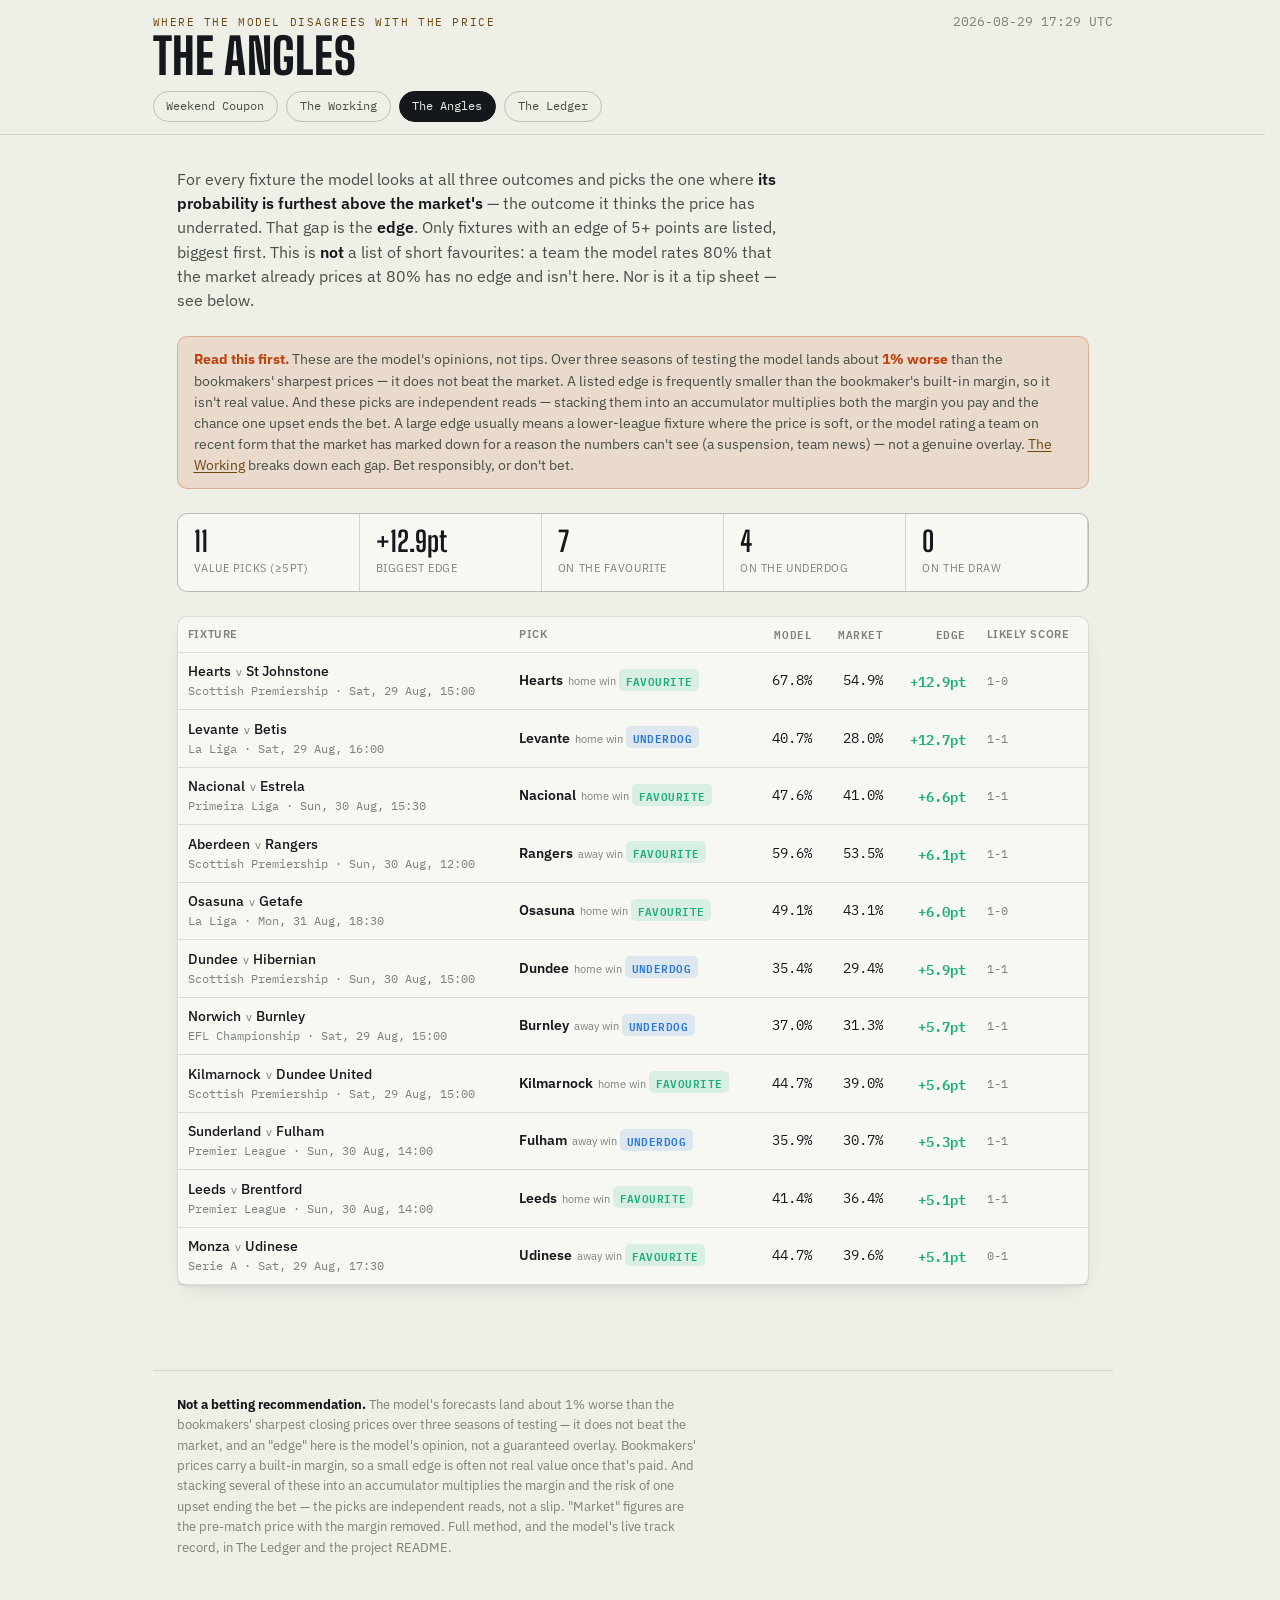
==== docs/angles.html @ 1c72500c "Turn off referee/rest/travel adjustments by default All three section-10.1 nudges tested worse on RP" ====
<!DOCTYPE html>
<html lang="en">
<head>
<meta charset="utf-8">
<meta name="viewport" content="width=device-width, initial-scale=1">
<meta name="color-scheme" content="light dark">
<meta name="description" content="Where a walk-forward Poisson model disagrees with the bookmakers' price in your favour — the pick, the model's number, the market's, and the gap.">
<title>The Angles</title>
<link rel="preconnect" href="https://fonts.googleapis.com">
<link rel="preconnect" href="https://fonts.gstatic.com" crossorigin>
<link rel="stylesheet" href="https://fonts.googleapis.com/css2?family=Big+Shoulders+Display:wght@600;700;800&family=IBM+Plex+Sans:wght@400;500;600&family=IBM+Plex+Mono:wght@400;500&display=swap">
<style>/* ==========================================================================
   base.css — shared stylesheet for the three public pages
   (coupon_template.html, why_template.html, track_record_template.html).
   Inlined into each page at render time by scripts/render_common.py, so it is
   the single source of truth for tokens, layout, typography and the shared
   components. Page-specific rules live in each template's own <style> block.
   ========================================================================== */

/* ---- design tokens ------------------------------------------------------- */
:root {
  color-scheme: light dark;

  --paper: #eef0e8;
  --paper-raised: #f7f8f2;
  --ink: #14181d;
  --ink-soft: #454e46;
  --ink-faint: #7a8279;
  --line: rgba(20, 24, 29, 0.13);
  --line-strong: rgba(20, 24, 29, 0.22);
  --amber: #b9791c;
  --amber-ink: #6e4610;

  /* outcome + chart series — validated colourblind-safe (dataviz validator,
     light surface #f7f8f2): worst all-pairs CVD ΔE 9.2, normal-vision 24.0 */
  --home: #1baf7a;
  --home-bg: rgba(27, 175, 122, 0.13);
  --draw: #eb6834;
  --draw-bg: rgba(235, 104, 52, 0.13);
  --away: #2a78d6;
  --away-bg: rgba(42, 120, 214, 0.13);
  --viz-model: #2a78d6;
  --viz-elo: #1baf7a;
  --viz-alt: #eb6834;
  --viz-ref: #7a8279;
  --viz-band: rgba(42, 120, 214, 0.09);
  --viz-grid: rgba(20, 24, 29, 0.10);
  --viz-surface: #f7f8f2;
  --ratings: #256abf;
  --ratings-bg: rgba(37, 106, 191, 0.12);
  --adj: #c2410c;
  --adj-bg: rgba(194, 65, 12, 0.12);
  --gap-flag: #c2410c;
  --gap-flag-bg: rgba(194, 65, 12, 0.12);
  --good: #0ca30c;
  --bad: #d03b3b;
  --neutral: #7a8279;

  --shadow: 0 1px 2px rgba(20, 24, 29, 0.06), 0 8px 24px -12px rgba(20, 24, 29, 0.18);
  --radius: 10px;
  --radius-sm: 5px;

  /* spacing scale (rem) */
  --sp-1: 0.25rem;
  --sp-2: 0.5rem;
  --sp-3: 0.75rem;
  --sp-4: 1rem;
  --sp-5: 1.5rem;
  --sp-6: 2rem;
  --sp-7: 3rem;
  --sp-8: 4rem;

  --measure: 66ch;
  --page-max: 960px;

  --font-sans: "IBM Plex Sans", ui-sans-serif, system-ui, -apple-system, "Segoe UI", Roboto, sans-serif;
  --font-mono: "IBM Plex Mono", ui-monospace, "SF Mono", Menlo, Consolas, monospace;
  --font-display: "Big Shoulders Display", var(--font-sans);
}

@media (prefers-color-scheme: dark) {
  :root:not([data-theme="light"]) {
    --paper: #10141a;
    --paper-raised: #171c23;
    --ink: #e9ece4;
    --ink-soft: #b2b9ae;
    --ink-faint: #767f77;
    --line: rgba(233, 236, 228, 0.13);
    --line-strong: rgba(233, 236, 228, 0.22);
    --amber: #e3ac4c;
    --amber-ink: #f0c274;
    --home: #199e70;
    --home-bg: rgba(25, 158, 112, 0.16);
    --draw: #d95926;
    --draw-bg: rgba(217, 89, 38, 0.16);
    --away: #3987e5;
    --away-bg: rgba(57, 135, 229, 0.16);
    --viz-model: #3987e5;
    --viz-elo: #199e70;
    --viz-alt: #d95926;
    --viz-ref: #8b938a;
    --viz-band: rgba(57, 135, 229, 0.14);
    --viz-grid: rgba(233, 236, 228, 0.10);
    --viz-surface: #171c23;
    --ratings: #6da7ec;
    --ratings-bg: rgba(109, 167, 236, 0.16);
    --adj: #e07a4c;
    --adj-bg: rgba(224, 122, 76, 0.16);
    --gap-flag: #e07a4c;
    --gap-flag-bg: rgba(224, 122, 76, 0.16);
    --good: #3fb93f;
    --bad: #e06666;
    --neutral: #8b938a;
    --shadow: 0 1px 2px rgba(0, 0, 0, 0.3), 0 8px 24px -12px rgba(0, 0, 0, 0.5);
  }
}
/* explicit toggle wins in both directions */
:root[data-theme="dark"] {
  --paper: #10141a;
  --paper-raised: #171c23;
  --ink: #e9ece4;
  --ink-soft: #b2b9ae;
  --ink-faint: #767f77;
  --line: rgba(233, 236, 228, 0.13);
  --line-strong: rgba(233, 236, 228, 0.22);
  --amber: #e3ac4c;
  --amber-ink: #f0c274;
  --home: #199e70;
  --home-bg: rgba(25, 158, 112, 0.16);
  --draw: #d95926;
  --draw-bg: rgba(217, 89, 38, 0.16);
  --away: #3987e5;
  --away-bg: rgba(57, 135, 229, 0.16);
  --viz-model: #3987e5;
  --viz-elo: #199e70;
  --viz-alt: #d95926;
  --viz-ref: #8b938a;
  --viz-band: rgba(57, 135, 229, 0.14);
  --viz-grid: rgba(233, 236, 228, 0.10);
  --viz-surface: #171c23;
  --ratings: #6da7ec;
  --ratings-bg: rgba(109, 167, 236, 0.16);
  --adj: #e07a4c;
  --adj-bg: rgba(224, 122, 76, 0.16);
  --gap-flag: #e07a4c;
  --gap-flag-bg: rgba(224, 122, 76, 0.16);
  --good: #3fb93f;
  --bad: #e06666;
  --neutral: #8b938a;
  --shadow: 0 1px 2px rgba(0, 0, 0, 0.3), 0 8px 24px -12px rgba(0, 0, 0, 0.5);
}

/* ---- reset ------------------------------------------------------------- */
*, *::before, *::after { box-sizing: border-box; }
* { margin: 0; }
html { -webkit-text-size-adjust: 100%; scrollbar-gutter: stable; }
body {
  min-height: 100dvh;
  background: var(--paper);
  color: var(--ink);
  font-family: var(--font-sans);
  font-size: 15px;
  line-height: 1.55;
  -webkit-font-smoothing: antialiased;
  text-rendering: optimizeLegibility;
}
img, svg, video { display: block; max-width: 100%; }
button, input, select, textarea { font: inherit; color: inherit; }
h1, h2, h3 { line-height: 1.1; text-wrap: balance; }
p { text-wrap: pretty; }
a { color: var(--amber-ink); text-underline-offset: 0.15em; }

::selection { background: var(--amber); color: #fff; }
:focus-visible { outline: 2px solid var(--amber); outline-offset: 2px; border-radius: 2px; }

.num { font-family: var(--font-mono); font-variant-numeric: tabular-nums; }

/* skip link */
.skip {
  position: absolute; left: -9999px; top: 0; z-index: 100;
  background: var(--paper); color: var(--ink); padding: var(--sp-2) var(--sp-3);
  border: 1px solid var(--line-strong); border-radius: var(--radius-sm);
}
.skip:focus { left: var(--sp-3); top: var(--sp-3); }

/* ---- header / nav ---------------------------------------------------- */
header {
  position: sticky; top: 0; z-index: 10;
  background: var(--paper);
  background: color-mix(in srgb, var(--paper) 92%, transparent);
  -webkit-backdrop-filter: saturate(1.4) blur(6px);
  backdrop-filter: saturate(1.4) blur(6px);
  border-bottom: 1px solid var(--line);
  padding: var(--sp-3) var(--sp-5) 0;
}
.header-top {
  display: flex; align-items: baseline; justify-content: space-between;
  gap: var(--sp-4); flex-wrap: wrap;
  max-width: var(--page-max); margin-inline: auto;
}
.eyebrow {
  font-family: var(--font-mono); font-size: 0.7rem; letter-spacing: 0.14em;
  text-transform: uppercase; color: var(--amber-ink); margin-bottom: 0.15rem;
}
h1 {
  font-family: var(--font-display); font-weight: 800;
  font-size: clamp(2.1rem, 5vw, 3.1rem); letter-spacing: 0.005em;
  text-transform: uppercase; line-height: 0.92;
}
.generated { font-family: var(--font-mono); font-size: 0.8rem; color: var(--ink-faint); white-space: nowrap; }

nav.site {
  max-width: var(--page-max); margin: var(--sp-3) auto 0;
  display: flex; gap: var(--sp-2); overflow-x: auto; padding-bottom: var(--sp-3);
  scrollbar-width: thin;
}
nav.site a {
  flex: none; font-family: var(--font-mono); font-size: 0.75rem;
  text-decoration: none; color: var(--ink-soft);
  border: 1px solid var(--line-strong); border-radius: 100px;
  padding: 0.3rem 0.8rem; white-space: nowrap;
  transition: color 0.15s, border-color 0.15s, background 0.15s;
}
nav.site a[aria-current="page"] { color: var(--paper); background: var(--ink); border-color: var(--ink); }
nav.site a:hover { border-color: var(--amber); color: var(--ink); }

main { max-width: var(--page-max); margin-inline: auto; padding: var(--sp-6) var(--sp-5) var(--sp-8); }

footer {
  max-width: var(--page-max); margin-inline: auto;
  padding: var(--sp-5) var(--sp-5) var(--sp-7);
  color: var(--ink-faint); font-size: 0.82rem;
  border-top: 1px solid var(--line);
}
footer p { max-width: var(--measure); }
footer strong { color: var(--ink); }

/* ---- shared components --------------------------------------------------- */
.tiles, .stats {
  display: grid; grid-template-columns: repeat(auto-fit, minmax(140px, 1fr)); gap: 1px;
  background: var(--line); border: 1px solid var(--line); border-radius: var(--radius);
  overflow: hidden; margin-bottom: var(--sp-5);
}
.tile, .stat { background: var(--paper-raised); padding: 0.85rem var(--sp-4); }
.tile .n, .stat .n {
  font-family: var(--font-display); font-weight: 700; font-size: 1.75rem;
  line-height: 1; display: block;
}
.tile .l, .stat .l {
  font-size: 0.7rem; color: var(--ink-faint); text-transform: uppercase;
  letter-spacing: 0.05em; margin-top: 0.3rem; display: block;
}
.tile .sub2 { font-size: 0.72rem; color: var(--ink-faint); margin-top: 0.15rem; display: block; }

.panel {
  background: var(--paper-raised); border: 1px solid var(--line); border-radius: var(--radius);
  padding: var(--sp-4) 1.15rem; box-shadow: var(--shadow); margin-bottom: 1.25rem;
}
.panel > h3 {
  font-size: 0.8rem; text-transform: uppercase; letter-spacing: 0.05em;
  color: var(--ink-faint); font-weight: 600; margin-bottom: 0.15rem;
}
.panel .cap { font-size: 0.78rem; color: var(--ink-faint); margin-bottom: var(--sp-3); }

table { width: 100%; border-collapse: collapse; font-size: 0.85rem; }
th, td { text-align: left; padding: 0.4rem 0.6rem; border-bottom: 1px solid var(--line); }
th { font-size: 0.68rem; text-transform: uppercase; letter-spacing: 0.05em; color: var(--ink-faint); font-weight: 600; }
td.num, th.num { text-align: right; }
.scroll-x { overflow-x: auto; }

/* stacked probability bar — 2px surface gaps do the separating, no strokes */
.bar { display: flex; height: 1.15rem; border-radius: 4px; gap: 2px; background: var(--paper-raised); }
.seg {
  display: flex; align-items: center; justify-content: center;
  font-family: var(--font-mono); font-size: 0.66rem; color: #fff;
  white-space: nowrap; overflow: hidden;
}
.seg:first-child { border-radius: 4px 0 0 4px; }
.seg:last-child { border-radius: 0 4px 4px 0; }
.seg.home { background: var(--home); }
.seg.draw { background: var(--draw); }
.seg.away { background: var(--away); }

/* chart tooltip + legend (used by the SVG charts) */
.chart-wrap { position: relative; overflow-x: auto; }
svg.chart { display: block; max-width: 100%; height: auto; touch-action: none; }
.legend { display: flex; gap: var(--sp-4); font-size: 0.72rem; color: var(--ink-soft); margin-top: var(--sp-2); flex-wrap: wrap; }
.legend span { display: inline-flex; align-items: center; gap: 0.35rem; }
.legend .lk { width: 0.9rem; height: 0; border-top: 2px solid currentColor; display: inline-block; }
.legend .lk.dash { border-top-style: dashed; }
.legend .dot { width: 0.6rem; height: 0.6rem; border-radius: 50%; display: inline-block; }
.viz-tip {
  position: absolute; pointer-events: none; z-index: 5;
  background: var(--paper); border: 1px solid var(--line-strong); border-radius: 7px;
  padding: 0.45rem 0.6rem; font-size: 0.74rem; box-shadow: var(--shadow);
  opacity: 0; transition: opacity 0.1s; min-width: 8rem;
}
.viz-tip .tx { font-family: var(--font-mono); color: var(--ink-faint); font-size: 0.68rem; display: block; margin-bottom: 0.25rem; }
.viz-tip .row { display: flex; align-items: center; gap: 0.4rem; justify-content: space-between; }
.viz-tip .row .k { display: inline-flex; align-items: center; gap: 0.35rem; color: var(--ink-soft); }
.viz-tip .row .k i { width: 0.85rem; height: 0; border-top: 2px solid currentColor; display: inline-block; }
.viz-tip .row .v { font-family: var(--font-mono); font-weight: 600; color: var(--ink); }

details.tableview { margin-top: var(--sp-2); }
details.tableview summary { font-size: 0.72rem; color: var(--ink-faint); cursor: pointer; font-family: var(--font-mono); }
details.tableview summary:hover { color: var(--ink); }
details.tableview table { margin-top: var(--sp-2); }

.tag {
  font-family: var(--font-mono); font-size: 0.7rem; padding: 0.12rem 0.5rem;
  border-radius: var(--radius-sm); background: var(--line); color: var(--ink-soft);
  white-space: nowrap; display: inline-block;
}

/* ---- accessibility & media -------------------------------------------- */
@media (prefers-reduced-motion: reduce) {
  *, *::before, *::after { animation-duration: 0.001ms !important; transition-duration: 0.001ms !important; scroll-behavior: auto !important; }
}
@media (prefers-contrast: more) {
  :root { --line: rgba(20, 24, 29, 0.35); --line-strong: rgba(20, 24, 29, 0.55); --ink-faint: #5a615a; }
  :root[data-theme="dark"], :root:not([data-theme="light"]) { --line: rgba(233, 236, 228, 0.35); --line-strong: rgba(233, 236, 228, 0.6); }
}
@media (forced-colors: active) {
  .bar { gap: 1px; }
  .seg { forced-color-adjust: none; }
  nav.site a[aria-current="page"] { border-width: 2px; }
}

@media print {
  header { position: static; backdrop-filter: none; }
  nav.site, .skip, details.tableview summary { display: none; }
  details.tableview { display: block; }
  details.tableview[open] table, details.tableview table { display: table; }
  .panel, .fixture, .tile { box-shadow: none; break-inside: avoid; }
  body { background: #fff; color: #000; font-size: 11pt; }
  a { color: #000; text-decoration: none; }
  main { max-width: none; }
}
</style>
<style>
  .intro { font-size: 0.98rem; color: var(--ink-soft); max-width: 64ch; margin-bottom: var(--sp-5); }
  .intro strong { color: var(--ink); font-weight: 600; }

  table.angles td, table.angles th { padding: 0.55rem 0.65rem; }
  .fx { font-weight: 500; }
  .fx .vs { color: var(--ink-faint); font-weight: 400; margin: 0 0.3rem; font-size: 0.85em; }
  .fx .lg { display: block; font-size: 0.72rem; color: var(--ink-faint); font-weight: 400; }
  .pick { font-weight: 600; }
  .pick .side { color: var(--ink-faint); font-weight: 400; font-size: 0.8em; margin-left: 0.3rem; }
  .edge { font-family: var(--font-mono); font-weight: 600; color: var(--home); white-space: nowrap; }
  .ls { font-family: var(--font-mono); font-size: 0.78rem; color: var(--ink-faint); }
  .cat { font-family: var(--font-mono); font-size: 0.66rem; padding: 0.1rem 0.42rem; border-radius: var(--radius-sm);
    text-transform: uppercase; letter-spacing: 0.04em; white-space: nowrap; }
  .cat.favourite { background: var(--home-bg); color: var(--home); }
  .cat.underdog { background: var(--away-bg); color: var(--away); }
  .cat.draw { background: var(--draw-bg); color: var(--draw); }
  .empty { color: var(--ink-faint); font-style: italic; padding: var(--sp-6) 0; }

  .caveat { font-size: 0.85rem; color: var(--ink-soft); background: var(--adj-bg);
    border: 1px solid color-mix(in srgb, var(--adj) 30%, transparent);
    border-radius: var(--radius); padding: var(--sp-3) var(--sp-4); margin-bottom: var(--sp-5); }
  .caveat strong { color: var(--adj); }

  @media (max-width: 620px) {
    table.angles .hide-sm { display: none; }
  }
</style>
</head>
<body>
<a class="skip" href="#main">Skip to content</a>
<header>
  <div class="header-top">
    <div>
      <p class="eyebrow">Where the model disagrees with the price</p>
      <h1>The Angles</h1>
    </div>
    <div class="generated">2026-08-29 17:29 UTC</div>
  </div>
  <nav class="site" aria-label="Pages">
    <a href="./index.html">Weekend Coupon</a>
    <a href="./why.html">The Working</a>
    <a href="./angles.html" aria-current="page">The Angles</a>
    <a href="./track-record.html">The Ledger</a>
  </nav>
</header>

<main id="main">
  <p class="intro">
    For every fixture the model looks at all three outcomes and picks the one
    where <strong>its probability is furthest above the market's</strong> — the
    outcome it thinks the price has underrated. That gap is the <strong>edge</strong>.
    Only fixtures with an edge of 5+ points are listed, biggest first. This is
    <strong>not</strong> a list of short favourites: a team the model rates 80%
    that the market already prices at 80% has no edge and isn't here. Nor is it
    a tip sheet — see below.
  </p>

  <div class="caveat">
    <strong>Read this first.</strong> These are the model's opinions, not tips.
    Over three seasons of testing the model lands about <strong>1% worse</strong>
    than the bookmakers' sharpest prices — it does not beat the market. A listed
    edge is frequently smaller than the bookmaker's built-in margin, so it isn't
    real value. And these picks are independent reads — stacking them into an
    accumulator multiplies both the margin you pay and the chance one upset ends
    the bet. A large edge usually means a lower-league fixture where the price is
    soft, or the model rating a team on recent form that the market has marked
    down for a reason the numbers can't see (a suspension, team news) — not a
    genuine overlay. <a href="./why.html">The Working</a> breaks down each gap.
    Bet responsibly, or don't bet.
  </div>

  <div class="stats" id="stats"></div>
  <div class="panel" style="padding:0">
    <div class="scroll-x">
      <table class="angles">
        <thead><tr>
          <th>Fixture</th><th>Pick</th>
          <th class="num">Model</th><th class="num">Market</th><th class="num">Edge</th>
          <th class="hide-sm">Likely score</th>
        </tr></thead>
        <tbody id="rows"></tbody>
      </table>
    </div>
  </div>
</main>

<footer>
  <p>
    <strong>Not a betting recommendation.</strong> The model's forecasts land
    about 1% worse than the bookmakers' sharpest closing prices over three
    seasons of testing — it does not beat the market, and an "edge" here is the
    model's opinion, not a guaranteed overlay. Bookmakers' prices carry a
    built-in margin, so a small edge is often not real value once that's paid.
    And stacking several of these into an accumulator multiplies the margin and
    the risk of one upset ending the bet — the picks are independent reads, not
    a slip. "Market" figures are the pre-match price with the margin removed.
    Full method, and the model's live track record, in The Ledger and the
    project README.
  </p>
</footer>

<script>
  const DATA = [{"league":"Scottish Premiership","date":"2026-08-29T15:00","home":"Hearts","away":"St Johnstone","pick":"Hearts","side":"home","category":"favourite","model":67.8,"market":54.9,"edge":12.9,"modelProbs":[67.8,21.0,11.2],"marketProbs":[54.9,24.6,20.5],"likelyScore":"1-0"},{"league":"La Liga","date":"2026-08-29T16:00","home":"Levante","away":"Betis","pick":"Levante","side":"home","category":"underdog","model":40.7,"market":28.0,"edge":12.7,"modelProbs":[40.7,25.6,33.7],"marketProbs":[28.0,28.8,43.2],"likelyScore":"1-1"},{"league":"Primeira Liga","date":"2026-08-30T15:30","home":"Nacional","away":"Estrela","pick":"Nacional","side":"home","category":"favourite","model":47.6,"market":41.0,"edge":6.6,"modelProbs":[47.6,25.4,27.0],"marketProbs":[41.0,28.6,30.4],"likelyScore":"1-1"},{"league":"Scottish Premiership","date":"2026-08-30T12:00","home":"Aberdeen","away":"Rangers","pick":"Rangers","side":"away","category":"favourite","model":59.6,"market":53.5,"edge":6.1,"modelProbs":[18.8,21.6,59.6],"marketProbs":[21.7,24.8,53.5],"likelyScore":"1-1"},{"league":"La Liga","date":"2026-08-31T18:30","home":"Osasuna","away":"Getafe","pick":"Osasuna","side":"home","category":"favourite","model":49.1,"market":43.1,"edge":6.0,"modelProbs":[49.1,30.4,20.4],"marketProbs":[43.1,31.6,25.3],"likelyScore":"1-0"},{"league":"Scottish Premiership","date":"2026-08-30T15:00","home":"Dundee","away":"Hibernian","pick":"Dundee","side":"home","category":"underdog","model":35.4,"market":29.4,"edge":5.9,"modelProbs":[35.4,26.4,38.2],"marketProbs":[29.4,27.7,42.8],"likelyScore":"1-1"},{"league":"EFL Championship","date":"2026-08-29T15:00","home":"Norwich","away":"Burnley","pick":"Burnley","side":"away","category":"underdog","model":37.0,"market":31.3,"edge":5.7,"modelProbs":[34.2,28.8,37.0],"marketProbs":[42.7,26.1,31.3],"likelyScore":"1-1"},{"league":"Scottish Premiership","date":"2026-08-29T15:00","home":"Kilmarnock","away":"Dundee United","pick":"Kilmarnock","side":"home","category":"favourite","model":44.7,"market":39.0,"edge":5.6,"modelProbs":[44.7,24.0,31.3],"marketProbs":[39.0,27.0,34.0],"likelyScore":"1-1"},{"league":"Premier League","date":"2026-08-30T14:00","home":"Sunderland","away":"Fulham","pick":"Fulham","side":"away","category":"underdog","model":35.9,"market":30.7,"edge":5.3,"modelProbs":[34.1,30.0,35.9],"marketProbs":[39.6,29.7,30.7],"likelyScore":"1-1"},{"league":"Premier League","date":"2026-08-30T14:00","home":"Leeds","away":"Brentford","pick":"Leeds","side":"home","category":"favourite","model":41.4,"market":36.4,"edge":5.1,"modelProbs":[41.4,25.8,32.8],"marketProbs":[36.4,28.6,35.0],"likelyScore":"1-1"},{"league":"Serie A","date":"2026-08-29T17:30","home":"Monza","away":"Udinese","pick":"Udinese","side":"away","category":"favourite","model":44.7,"market":39.6,"edge":5.1,"modelProbs":[26.3,29.0,44.7],"marketProbs":[30.7,29.7,39.6],"likelyScore":"0-1"}];

  const esc = s => String(s == null ? '' : s).replace(/[&<>"]/g, c => ({ '&': '&amp;', '<': '&lt;', '>': '&gt;', '"': '&quot;' }[c]));
  const fmtDate = iso => new Date(iso).toLocaleString('en-GB',
    { weekday: 'short', day: '2-digit', month: 'short', hour: '2-digit', minute: '2-digit' });
  const SIDE = { home: 'home win', draw: '', away: 'away win' };

  // ---- stat strip ----
  const n = DATA.length;
  const biggest = DATA.reduce((m, d) => Math.max(m, d.edge), 0);
  const count = c => DATA.filter(d => d.category === c).length;
  const stats = [
    { n: n, l: 'Value picks (≥5pt)' },
    { n: n ? '+' + biggest.toFixed(1) + 'pt' : '–', l: 'Biggest edge' },
    { n: count('favourite'), l: 'On the favourite' },
    { n: count('underdog'), l: 'On the underdog' },
    { n: count('draw'), l: 'On the draw' },
  ];
  const statsEl = document.getElementById('stats');
  for (const s of stats) {
    const d = document.createElement('div');
    d.className = 'stat';
    d.innerHTML = `<span class="n num">${s.n}</span><span class="l">${s.l}</span>`;
    statsEl.appendChild(d);
  }

  // ---- rows ----
  const tb = document.getElementById('rows');
  if (!DATA.length) {
    tb.innerHTML = '<tr><td colspan="6"><p class="empty">No fixture on the current card clears a 5-point edge.</p></td></tr>';
  }
  for (const d of DATA) {
    const tr = document.createElement('tr');
    const sideLabel = SIDE[d.side] ? `<span class="side">${SIDE[d.side]}</span>` : '';
    tr.innerHTML = `
      <td class="fx">${esc(d.home)}<span class="vs">v</span>${esc(d.away)}
        <span class="lg num">${esc(d.league)} · ${fmtDate(d.date)}</span></td>
      <td class="pick">${esc(d.pick)}${sideLabel}
        <span class="cat ${d.category}">${d.category}</span></td>
      <td class="num">${d.model.toFixed(1)}%</td>
      <td class="num">${d.market.toFixed(1)}%</td>
      <td class="num edge">+${d.edge.toFixed(1)}pt</td>
      <td class="hide-sm ls">${esc(d.likelyScore || '')}</td>`;
    tb.appendChild(tr);
  }
</script>
</body>
</html>
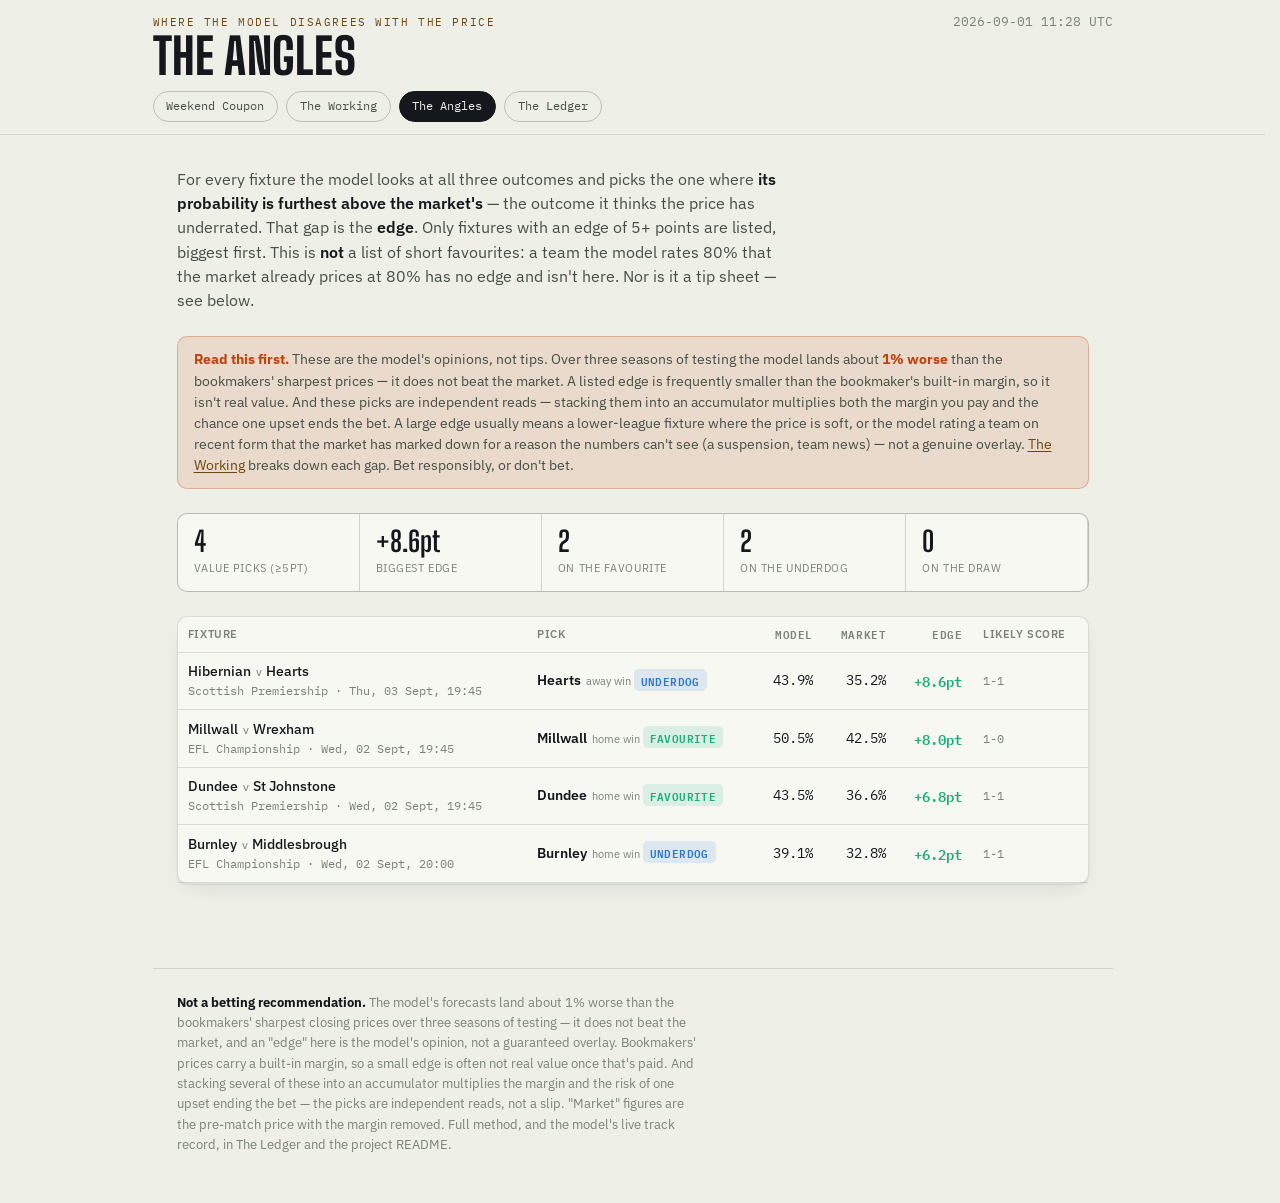
==== commit 56e556b6: "Auto-update weekend pages [skip ci]" ====
--- a/docs/angles.html
+++ b/docs/angles.html
@@ -374,7 +374,7 @@
       <p class="eyebrow">Where the model disagrees with the price</p>
       <h1>The Angles</h1>
     </div>
-    <div class="generated">2026-08-29 17:29 UTC</div>
+    <div class="generated">2026-09-01 11:28 UTC</div>
   </div>
   <nav class="site" aria-label="Pages">
     <a href="./index.html">Weekend Coupon</a>
@@ -440,7 +440,7 @@
 </footer>
 
 <script>
-  const DATA = [{"league":"Scottish Premiership","date":"2026-08-29T15:00","home":"Hearts","away":"St Johnstone","pick":"Hearts","side":"home","category":"favourite","model":67.8,"market":54.9,"edge":12.9,"modelProbs":[67.8,21.0,11.2],"marketProbs":[54.9,24.6,20.5],"likelyScore":"1-0"},{"league":"La Liga","date":"2026-08-29T16:00","home":"Levante","away":"Betis","pick":"Levante","side":"home","category":"underdog","model":40.7,"market":28.0,"edge":12.7,"modelProbs":[40.7,25.6,33.7],"marketProbs":[28.0,28.8,43.2],"likelyScore":"1-1"},{"league":"Primeira Liga","date":"2026-08-30T15:30","home":"Nacional","away":"Estrela","pick":"Nacional","side":"home","category":"favourite","model":47.6,"market":41.0,"edge":6.6,"modelProbs":[47.6,25.4,27.0],"marketProbs":[41.0,28.6,30.4],"likelyScore":"1-1"},{"league":"Scottish Premiership","date":"2026-08-30T12:00","home":"Aberdeen","away":"Rangers","pick":"Rangers","side":"away","category":"favourite","model":59.6,"market":53.5,"edge":6.1,"modelProbs":[18.8,21.6,59.6],"marketProbs":[21.7,24.8,53.5],"likelyScore":"1-1"},{"league":"La Liga","date":"2026-08-31T18:30","home":"Osasuna","away":"Getafe","pick":"Osasuna","side":"home","category":"favourite","model":49.1,"market":43.1,"edge":6.0,"modelProbs":[49.1,30.4,20.4],"marketProbs":[43.1,31.6,25.3],"likelyScore":"1-0"},{"league":"Scottish Premiership","date":"2026-08-30T15:00","home":"Dundee","away":"Hibernian","pick":"Dundee","side":"home","category":"underdog","model":35.4,"market":29.4,"edge":5.9,"modelProbs":[35.4,26.4,38.2],"marketProbs":[29.4,27.7,42.8],"likelyScore":"1-1"},{"league":"EFL Championship","date":"2026-08-29T15:00","home":"Norwich","away":"Burnley","pick":"Burnley","side":"away","category":"underdog","model":37.0,"market":31.3,"edge":5.7,"modelProbs":[34.2,28.8,37.0],"marketProbs":[42.7,26.1,31.3],"likelyScore":"1-1"},{"league":"Scottish Premiership","date":"2026-08-29T15:00","home":"Kilmarnock","away":"Dundee United","pick":"Kilmarnock","side":"home","category":"favourite","model":44.7,"market":39.0,"edge":5.6,"modelProbs":[44.7,24.0,31.3],"marketProbs":[39.0,27.0,34.0],"likelyScore":"1-1"},{"league":"Premier League","date":"2026-08-30T14:00","home":"Sunderland","away":"Fulham","pick":"Fulham","side":"away","category":"underdog","model":35.9,"market":30.7,"edge":5.3,"modelProbs":[34.1,30.0,35.9],"marketProbs":[39.6,29.7,30.7],"likelyScore":"1-1"},{"league":"Premier League","date":"2026-08-30T14:00","home":"Leeds","away":"Brentford","pick":"Leeds","side":"home","category":"favourite","model":41.4,"market":36.4,"edge":5.1,"modelProbs":[41.4,25.8,32.8],"marketProbs":[36.4,28.6,35.0],"likelyScore":"1-1"},{"league":"Serie A","date":"2026-08-29T17:30","home":"Monza","away":"Udinese","pick":"Udinese","side":"away","category":"favourite","model":44.7,"market":39.6,"edge":5.1,"modelProbs":[26.3,29.0,44.7],"marketProbs":[30.7,29.7,39.6],"likelyScore":"0-1"}];
+  const DATA = [{"league":"Scottish Premiership","date":"2026-09-03T19:45","home":"Hibernian","away":"Hearts","pick":"Hearts","side":"away","category":"underdog","model":43.9,"market":35.2,"edge":8.6,"modelProbs":[28.1,28.0,43.9],"marketProbs":[38.1,26.7,35.2],"likelyScore":"1-1"},{"league":"EFL Championship","date":"2026-09-02T19:45","home":"Millwall","away":"Wrexham","pick":"Millwall","side":"home","category":"favourite","model":50.5,"market":42.5,"edge":8.0,"modelProbs":[50.5,26.0,23.5],"marketProbs":[42.5,28.8,28.8],"likelyScore":"1-0"},{"league":"Scottish Premiership","date":"2026-09-02T19:45","home":"Dundee","away":"St Johnstone","pick":"Dundee","side":"home","category":"favourite","model":43.5,"market":36.6,"edge":6.8,"modelProbs":[43.5,26.5,30.0],"marketProbs":[36.6,26.7,36.6],"likelyScore":"1-1"},{"league":"EFL Championship","date":"2026-09-02T20:00","home":"Burnley","away":"Middlesbrough","pick":"Burnley","side":"home","category":"underdog","model":39.1,"market":32.8,"edge":6.2,"modelProbs":[39.1,27.8,33.2],"marketProbs":[32.8,27.2,39.9],"likelyScore":"1-1"}];
 
   const esc = s => String(s == null ? '' : s).replace(/[&<>"]/g, c => ({ '&': '&amp;', '<': '&lt;', '>': '&gt;', '"': '&quot;' }[c]));
   const fmtDate = iso => new Date(iso).toLocaleString('en-GB',
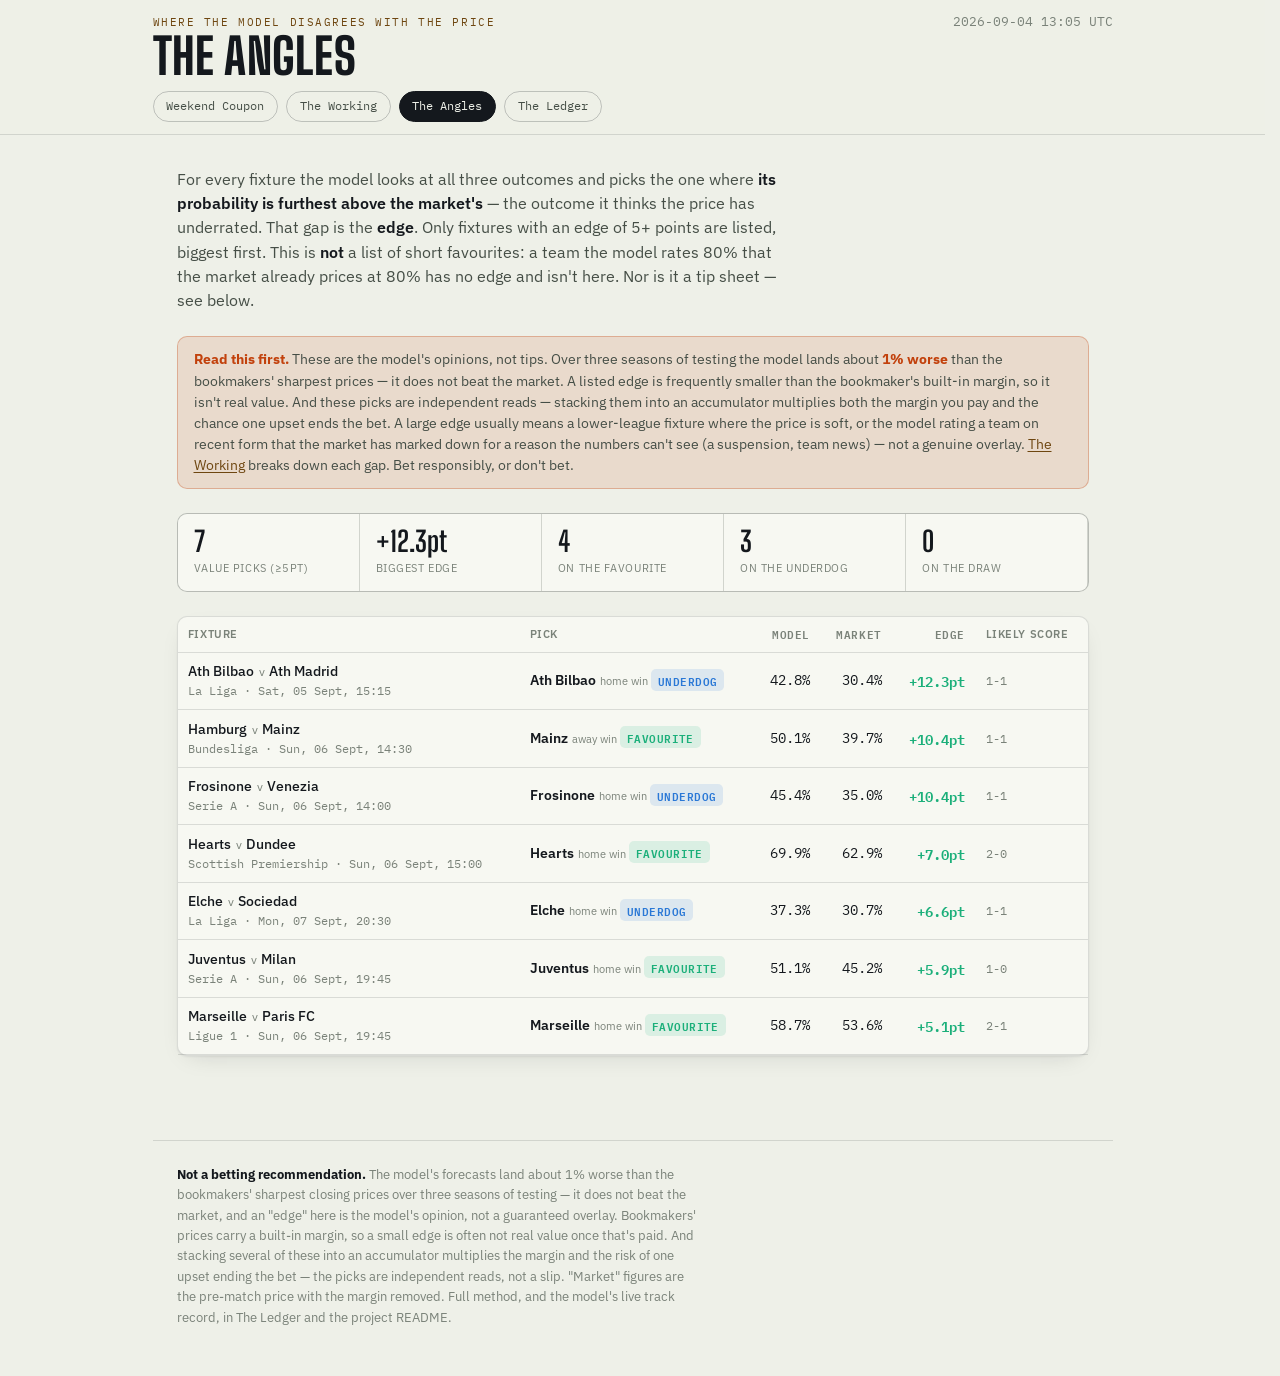
==== commit bca699f6: "Refresh weekend pages for the 4-7 Sep card Co-Authored-By: Claude Sonnet 5 <noreply@anthropic.com>" ====
--- a/docs/angles.html
+++ b/docs/angles.html
@@ -374,7 +374,7 @@
       <p class="eyebrow">Where the model disagrees with the price</p>
       <h1>The Angles</h1>
     </div>
-    <div class="generated">2026-09-01 11:28 UTC</div>
+    <div class="generated">2026-09-04 13:05 UTC</div>
   </div>
   <nav class="site" aria-label="Pages">
     <a href="./index.html">Weekend Coupon</a>
@@ -440,7 +440,7 @@
 </footer>
 
 <script>
-  const DATA = [{"league":"Scottish Premiership","date":"2026-09-03T19:45","home":"Hibernian","away":"Hearts","pick":"Hearts","side":"away","category":"underdog","model":43.9,"market":35.2,"edge":8.6,"modelProbs":[28.1,28.0,43.9],"marketProbs":[38.1,26.7,35.2],"likelyScore":"1-1"},{"league":"EFL Championship","date":"2026-09-02T19:45","home":"Millwall","away":"Wrexham","pick":"Millwall","side":"home","category":"favourite","model":50.5,"market":42.5,"edge":8.0,"modelProbs":[50.5,26.0,23.5],"marketProbs":[42.5,28.8,28.8],"likelyScore":"1-0"},{"league":"Scottish Premiership","date":"2026-09-02T19:45","home":"Dundee","away":"St Johnstone","pick":"Dundee","side":"home","category":"favourite","model":43.5,"market":36.6,"edge":6.8,"modelProbs":[43.5,26.5,30.0],"marketProbs":[36.6,26.7,36.6],"likelyScore":"1-1"},{"league":"EFL Championship","date":"2026-09-02T20:00","home":"Burnley","away":"Middlesbrough","pick":"Burnley","side":"home","category":"underdog","model":39.1,"market":32.8,"edge":6.2,"modelProbs":[39.1,27.8,33.2],"marketProbs":[32.8,27.2,39.9],"likelyScore":"1-1"}];
+  const DATA = [{"league":"La Liga","date":"2026-09-05T15:15","home":"Ath Bilbao","away":"Ath Madrid","pick":"Ath Bilbao","side":"home","category":"underdog","model":42.8,"market":30.4,"edge":12.3,"modelProbs":[42.8,27.0,30.2],"marketProbs":[30.4,28.6,41.0],"likelyScore":"1-1"},{"league":"Bundesliga","date":"2026-09-06T14:30","home":"Hamburg","away":"Mainz","pick":"Mainz","side":"away","category":"favourite","model":50.1,"market":39.7,"edge":10.4,"modelProbs":[26.6,23.3,50.1],"marketProbs":[33.1,27.2,39.7],"likelyScore":"1-1"},{"league":"Serie A","date":"2026-09-06T14:00","home":"Frosinone","away":"Venezia","pick":"Frosinone","side":"home","category":"underdog","model":45.4,"market":35.0,"edge":10.4,"modelProbs":[45.4,26.4,28.2],"marketProbs":[35.0,28.6,36.4],"likelyScore":"1-1"},{"league":"Scottish Premiership","date":"2026-09-06T15:00","home":"Hearts","away":"Dundee","pick":"Hearts","side":"home","category":"favourite","model":69.9,"market":62.9,"edge":7.0,"modelProbs":[69.9,19.0,11.1],"marketProbs":[62.9,22.4,14.7],"likelyScore":"2-0"},{"league":"La Liga","date":"2026-09-07T20:30","home":"Elche","away":"Sociedad","pick":"Elche","side":"home","category":"underdog","model":37.3,"market":30.7,"edge":6.6,"modelProbs":[37.3,26.2,36.5],"marketProbs":[30.7,29.3,40.0],"likelyScore":"1-1"},{"league":"Serie A","date":"2026-09-06T19:45","home":"Juventus","away":"Milan","pick":"Juventus","side":"home","category":"favourite","model":51.1,"market":45.2,"edge":5.9,"modelProbs":[51.1,25.8,23.1],"marketProbs":[45.2,29.2,25.6],"likelyScore":"1-0"},{"league":"Ligue 1","date":"2026-09-06T19:45","home":"Marseille","away":"Paris FC","pick":"Marseille","side":"home","category":"favourite","model":58.7,"market":53.6,"edge":5.1,"modelProbs":[58.7,21.2,20.1],"marketProbs":[53.6,24.7,21.7],"likelyScore":"2-1"}];
 
   const esc = s => String(s == null ? '' : s).replace(/[&<>"]/g, c => ({ '&': '&amp;', '<': '&lt;', '>': '&gt;', '"': '&quot;' }[c]));
   const fmtDate = iso => new Date(iso).toLocaleString('en-GB',
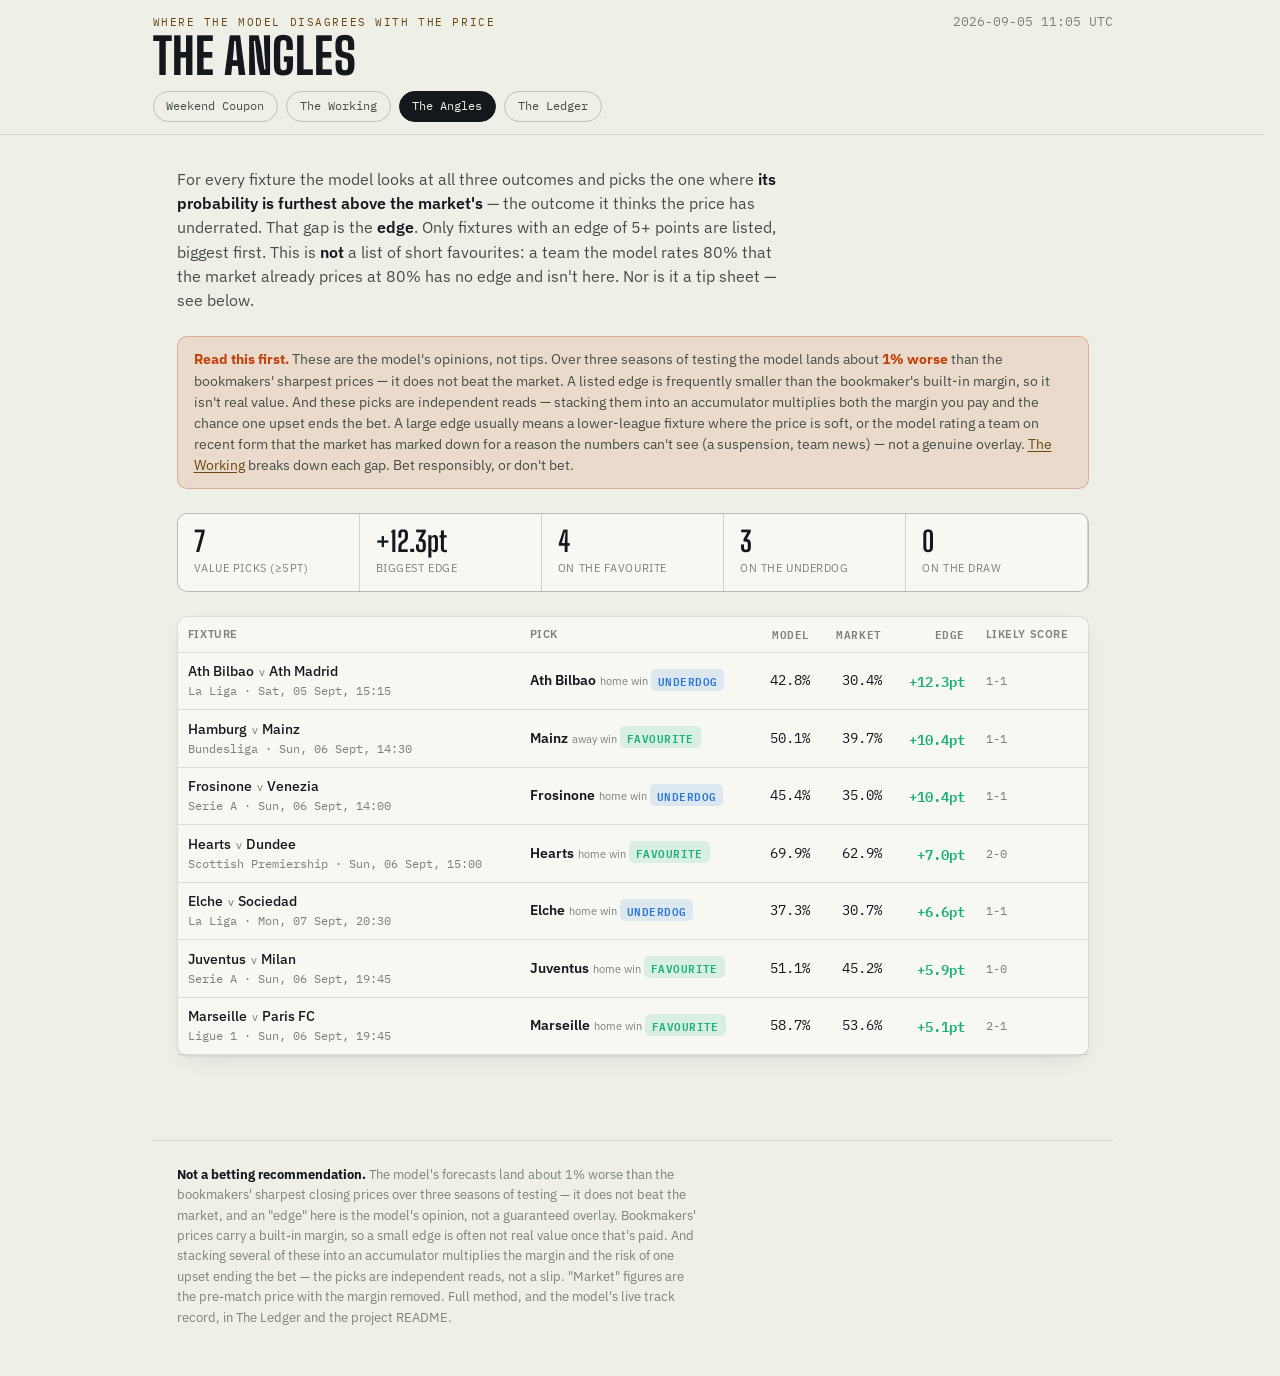
==== commit 57616076: "Auto-update weekend pages [skip ci]" ====
--- a/docs/angles.html
+++ b/docs/angles.html
@@ -374,7 +374,7 @@
       <p class="eyebrow">Where the model disagrees with the price</p>
       <h1>The Angles</h1>
     </div>
-    <div class="generated">2026-09-04 13:05 UTC</div>
+    <div class="generated">2026-09-05 11:05 UTC</div>
   </div>
   <nav class="site" aria-label="Pages">
     <a href="./index.html">Weekend Coupon</a>
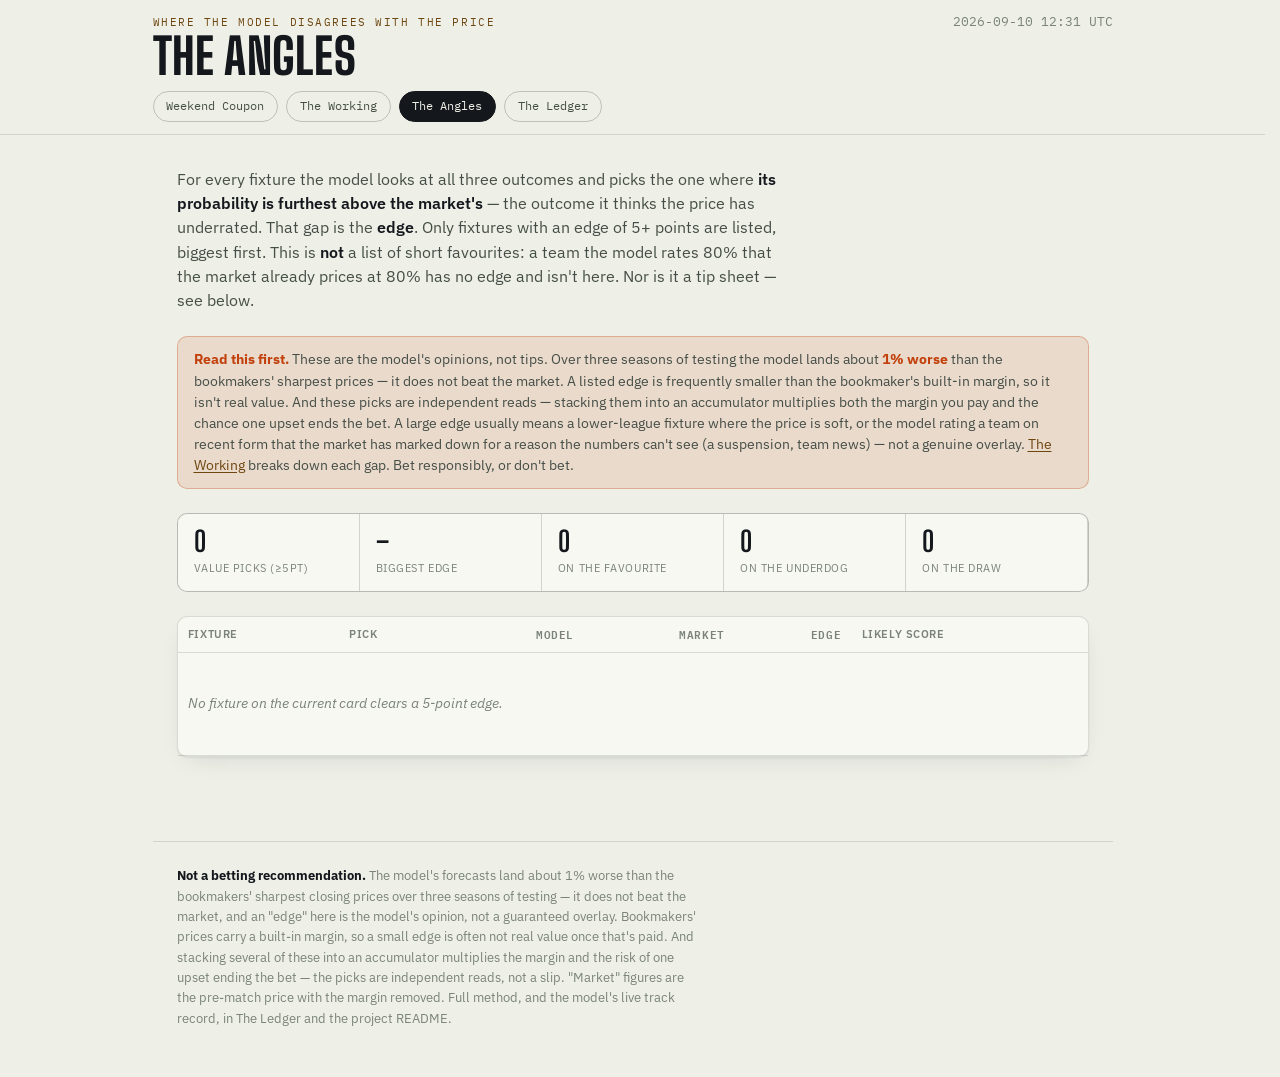
==== commit 0bb044bc: "Auto-update weekend pages [skip ci]" ====
--- a/docs/angles.html
+++ b/docs/angles.html
@@ -374,7 +374,7 @@
       <p class="eyebrow">Where the model disagrees with the price</p>
       <h1>The Angles</h1>
     </div>
-    <div class="generated">2026-09-05 11:05 UTC</div>
+    <div class="generated">2026-09-10 12:31 UTC</div>
   </div>
   <nav class="site" aria-label="Pages">
     <a href="./index.html">Weekend Coupon</a>
@@ -440,7 +440,7 @@
 </footer>
 
 <script>
-  const DATA = [{"league":"La Liga","date":"2026-09-05T15:15","home":"Ath Bilbao","away":"Ath Madrid","pick":"Ath Bilbao","side":"home","category":"underdog","model":42.8,"market":30.4,"edge":12.3,"modelProbs":[42.8,27.0,30.2],"marketProbs":[30.4,28.6,41.0],"likelyScore":"1-1"},{"league":"Bundesliga","date":"2026-09-06T14:30","home":"Hamburg","away":"Mainz","pick":"Mainz","side":"away","category":"favourite","model":50.1,"market":39.7,"edge":10.4,"modelProbs":[26.6,23.3,50.1],"marketProbs":[33.1,27.2,39.7],"likelyScore":"1-1"},{"league":"Serie A","date":"2026-09-06T14:00","home":"Frosinone","away":"Venezia","pick":"Frosinone","side":"home","category":"underdog","model":45.4,"market":35.0,"edge":10.4,"modelProbs":[45.4,26.4,28.2],"marketProbs":[35.0,28.6,36.4],"likelyScore":"1-1"},{"league":"Scottish Premiership","date":"2026-09-06T15:00","home":"Hearts","away":"Dundee","pick":"Hearts","side":"home","category":"favourite","model":69.9,"market":62.9,"edge":7.0,"modelProbs":[69.9,19.0,11.1],"marketProbs":[62.9,22.4,14.7],"likelyScore":"2-0"},{"league":"La Liga","date":"2026-09-07T20:30","home":"Elche","away":"Sociedad","pick":"Elche","side":"home","category":"underdog","model":37.3,"market":30.7,"edge":6.6,"modelProbs":[37.3,26.2,36.5],"marketProbs":[30.7,29.3,40.0],"likelyScore":"1-1"},{"league":"Serie A","date":"2026-09-06T19:45","home":"Juventus","away":"Milan","pick":"Juventus","side":"home","category":"favourite","model":51.1,"market":45.2,"edge":5.9,"modelProbs":[51.1,25.8,23.1],"marketProbs":[45.2,29.2,25.6],"likelyScore":"1-0"},{"league":"Ligue 1","date":"2026-09-06T19:45","home":"Marseille","away":"Paris FC","pick":"Marseille","side":"home","category":"favourite","model":58.7,"market":53.6,"edge":5.1,"modelProbs":[58.7,21.2,20.1],"marketProbs":[53.6,24.7,21.7],"likelyScore":"2-1"}];
+  const DATA = [];
 
   const esc = s => String(s == null ? '' : s).replace(/[&<>"]/g, c => ({ '&': '&amp;', '<': '&lt;', '>': '&gt;', '"': '&quot;' }[c]));
   const fmtDate = iso => new Date(iso).toLocaleString('en-GB',
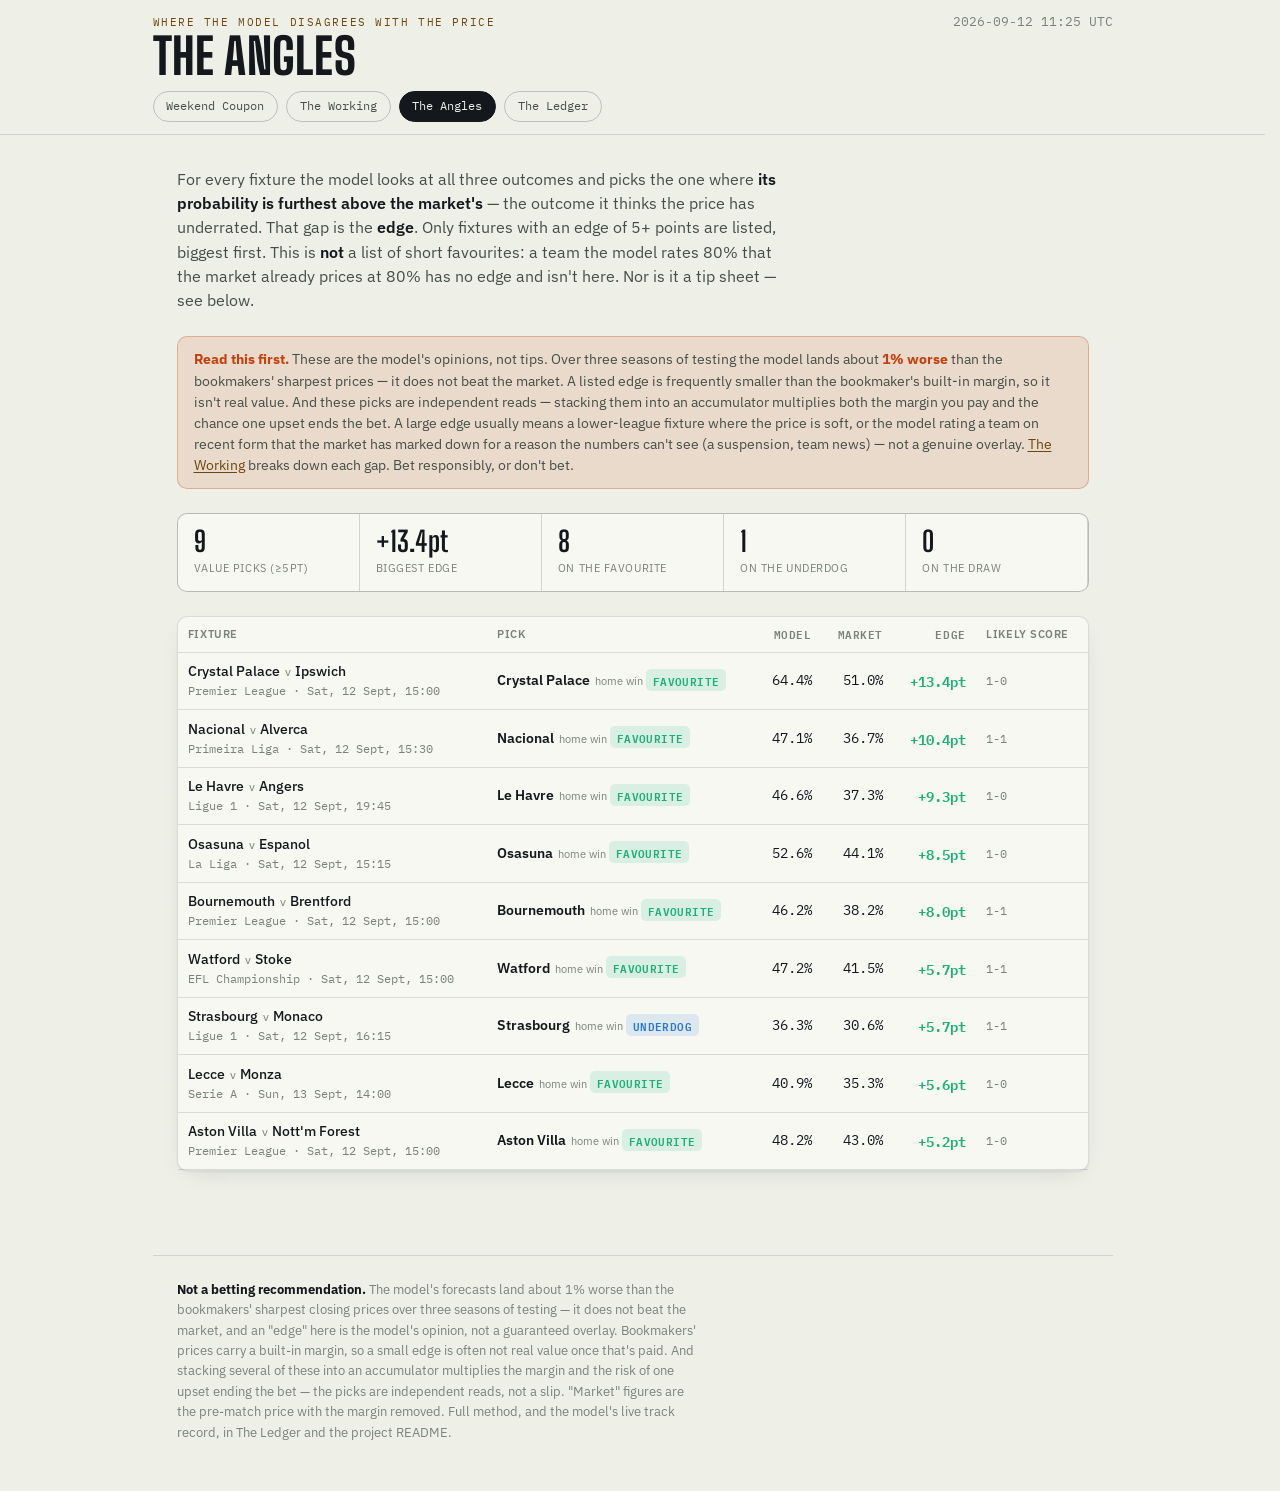
==== commit 282c3f3d: "Auto-update weekend pages [skip ci]" ====
--- a/docs/angles.html
+++ b/docs/angles.html
@@ -374,7 +374,7 @@
       <p class="eyebrow">Where the model disagrees with the price</p>
       <h1>The Angles</h1>
     </div>
-    <div class="generated">2026-09-10 12:31 UTC</div>
+    <div class="generated">2026-09-12 11:25 UTC</div>
   </div>
   <nav class="site" aria-label="Pages">
     <a href="./index.html">Weekend Coupon</a>
@@ -440,7 +440,7 @@
 </footer>
 
 <script>
-  const DATA = [];
+  const DATA = [{"league":"Premier League","date":"2026-09-12T15:00","home":"Crystal Palace","away":"Ipswich","pick":"Crystal Palace","side":"home","category":"favourite","model":64.4,"market":51.0,"edge":13.4,"modelProbs":[64.4,21.2,14.4],"marketProbs":[51.0,24.8,24.2],"likelyScore":"1-0"},{"league":"Primeira Liga","date":"2026-09-12T15:30","home":"Nacional","away":"Alverca","pick":"Nacional","side":"home","category":"favourite","model":47.1,"market":36.7,"edge":10.4,"modelProbs":[47.1,25.8,27.1],"marketProbs":[36.7,27.7,35.6],"likelyScore":"1-1"},{"league":"Ligue 1","date":"2026-09-12T19:45","home":"Le Havre","away":"Angers","pick":"Le Havre","side":"home","category":"favourite","model":46.6,"market":37.3,"edge":9.3,"modelProbs":[46.6,27.7,25.8],"marketProbs":[37.3,29.7,33.0],"likelyScore":"1-0"},{"league":"La Liga","date":"2026-09-12T15:15","home":"Osasuna","away":"Espanol","pick":"Osasuna","side":"home","category":"favourite","model":52.6,"market":44.1,"edge":8.5,"modelProbs":[52.6,26.0,21.4],"marketProbs":[44.1,30.6,25.3],"likelyScore":"1-0"},{"league":"Premier League","date":"2026-09-12T15:00","home":"Bournemouth","away":"Brentford","pick":"Bournemouth","side":"home","category":"favourite","model":46.2,"market":38.2,"edge":8.0,"modelProbs":[46.2,24.9,28.9],"marketProbs":[38.2,26.5,35.3],"likelyScore":"1-1"},{"league":"EFL Championship","date":"2026-09-12T15:00","home":"Watford","away":"Stoke","pick":"Watford","side":"home","category":"favourite","model":47.2,"market":41.5,"edge":5.7,"modelProbs":[47.2,26.2,26.6],"marketProbs":[41.5,28.3,30.1],"likelyScore":"1-1"},{"league":"Ligue 1","date":"2026-09-12T16:15","home":"Strasbourg","away":"Monaco","pick":"Strasbourg","side":"home","category":"underdog","model":36.3,"market":30.6,"edge":5.7,"modelProbs":[36.3,25.0,38.8],"marketProbs":[30.6,25.3,44.1],"likelyScore":"1-1"},{"league":"Serie A","date":"2026-09-13T14:00","home":"Lecce","away":"Monza","pick":"Lecce","side":"home","category":"favourite","model":40.9,"market":35.3,"edge":5.6,"modelProbs":[40.9,30.0,29.1],"marketProbs":[35.3,30.7,34.0],"likelyScore":"1-0"},{"league":"Premier League","date":"2026-09-12T15:00","home":"Aston Villa","away":"Nott'm Forest","pick":"Aston Villa","side":"home","category":"favourite","model":48.2,"market":43.0,"edge":5.2,"modelProbs":[48.2,26.9,24.9],"marketProbs":[43.0,27.8,29.1],"likelyScore":"1-0"}];
 
   const esc = s => String(s == null ? '' : s).replace(/[&<>"]/g, c => ({ '&': '&amp;', '<': '&lt;', '>': '&gt;', '"': '&quot;' }[c]));
   const fmtDate = iso => new Date(iso).toLocaleString('en-GB',
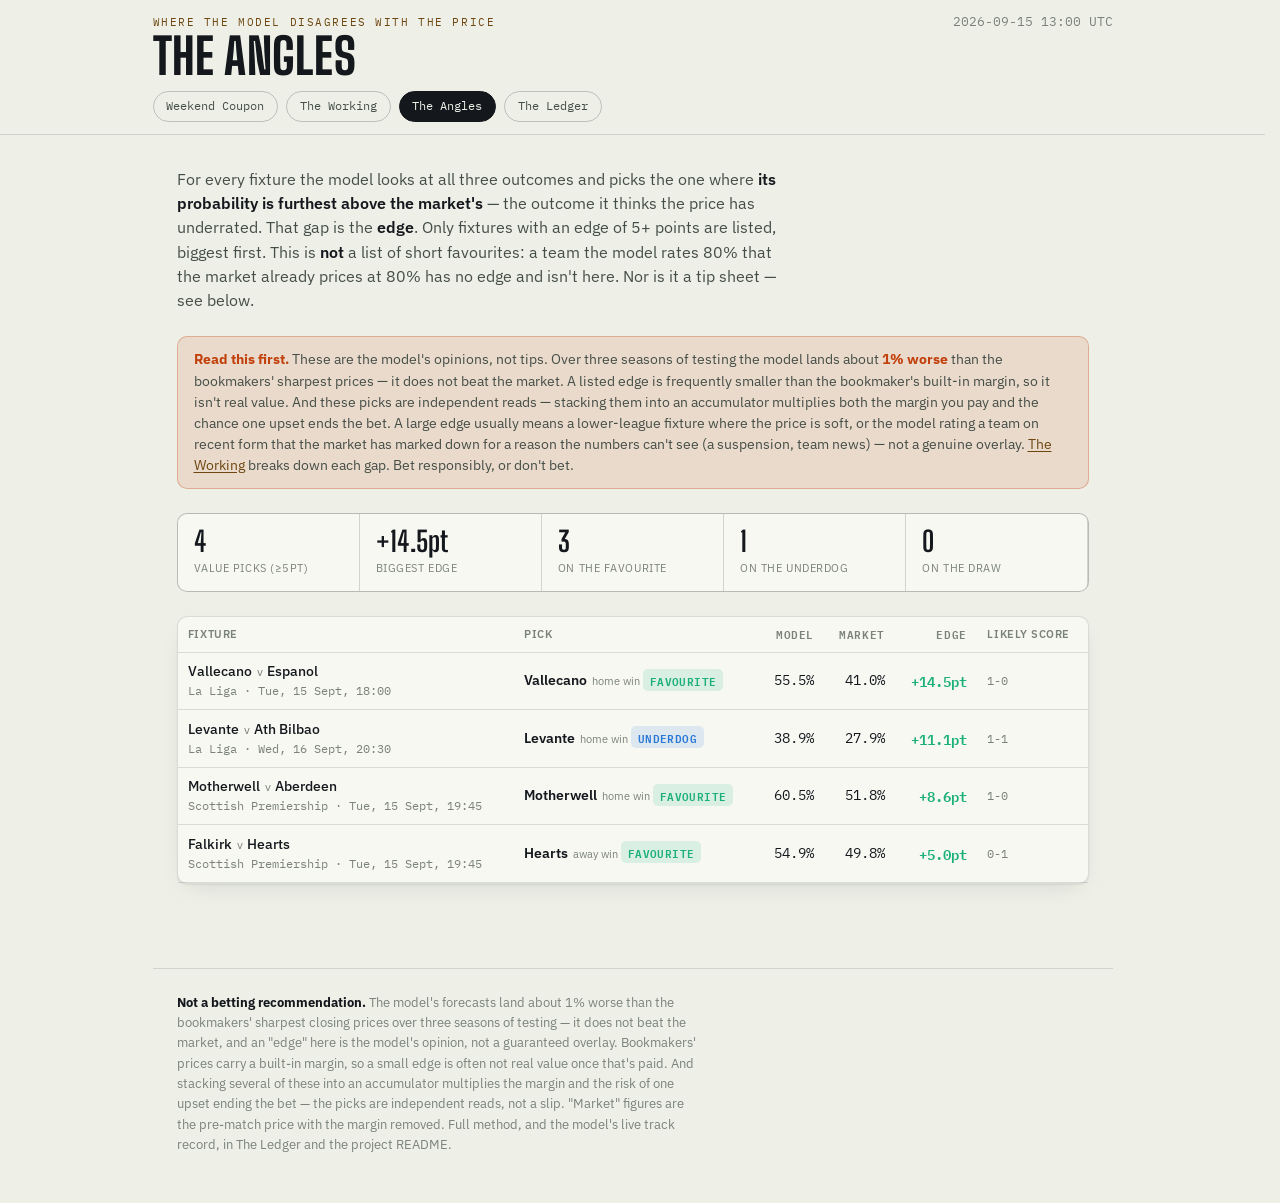
==== commit 0b6a52a2: "Auto-update weekend pages [skip ci]" ====
--- a/docs/angles.html
+++ b/docs/angles.html
@@ -374,7 +374,7 @@
       <p class="eyebrow">Where the model disagrees with the price</p>
       <h1>The Angles</h1>
     </div>
-    <div class="generated">2026-09-12 11:25 UTC</div>
+    <div class="generated">2026-09-15 13:00 UTC</div>
   </div>
   <nav class="site" aria-label="Pages">
     <a href="./index.html">Weekend Coupon</a>
@@ -440,7 +440,7 @@
 </footer>
 
 <script>
-  const DATA = [{"league":"Premier League","date":"2026-09-12T15:00","home":"Crystal Palace","away":"Ipswich","pick":"Crystal Palace","side":"home","category":"favourite","model":64.4,"market":51.0,"edge":13.4,"modelProbs":[64.4,21.2,14.4],"marketProbs":[51.0,24.8,24.2],"likelyScore":"1-0"},{"league":"Primeira Liga","date":"2026-09-12T15:30","home":"Nacional","away":"Alverca","pick":"Nacional","side":"home","category":"favourite","model":47.1,"market":36.7,"edge":10.4,"modelProbs":[47.1,25.8,27.1],"marketProbs":[36.7,27.7,35.6],"likelyScore":"1-1"},{"league":"Ligue 1","date":"2026-09-12T19:45","home":"Le Havre","away":"Angers","pick":"Le Havre","side":"home","category":"favourite","model":46.6,"market":37.3,"edge":9.3,"modelProbs":[46.6,27.7,25.8],"marketProbs":[37.3,29.7,33.0],"likelyScore":"1-0"},{"league":"La Liga","date":"2026-09-12T15:15","home":"Osasuna","away":"Espanol","pick":"Osasuna","side":"home","category":"favourite","model":52.6,"market":44.1,"edge":8.5,"modelProbs":[52.6,26.0,21.4],"marketProbs":[44.1,30.6,25.3],"likelyScore":"1-0"},{"league":"Premier League","date":"2026-09-12T15:00","home":"Bournemouth","away":"Brentford","pick":"Bournemouth","side":"home","category":"favourite","model":46.2,"market":38.2,"edge":8.0,"modelProbs":[46.2,24.9,28.9],"marketProbs":[38.2,26.5,35.3],"likelyScore":"1-1"},{"league":"EFL Championship","date":"2026-09-12T15:00","home":"Watford","away":"Stoke","pick":"Watford","side":"home","category":"favourite","model":47.2,"market":41.5,"edge":5.7,"modelProbs":[47.2,26.2,26.6],"marketProbs":[41.5,28.3,30.1],"likelyScore":"1-1"},{"league":"Ligue 1","date":"2026-09-12T16:15","home":"Strasbourg","away":"Monaco","pick":"Strasbourg","side":"home","category":"underdog","model":36.3,"market":30.6,"edge":5.7,"modelProbs":[36.3,25.0,38.8],"marketProbs":[30.6,25.3,44.1],"likelyScore":"1-1"},{"league":"Serie A","date":"2026-09-13T14:00","home":"Lecce","away":"Monza","pick":"Lecce","side":"home","category":"favourite","model":40.9,"market":35.3,"edge":5.6,"modelProbs":[40.9,30.0,29.1],"marketProbs":[35.3,30.7,34.0],"likelyScore":"1-0"},{"league":"Premier League","date":"2026-09-12T15:00","home":"Aston Villa","away":"Nott'm Forest","pick":"Aston Villa","side":"home","category":"favourite","model":48.2,"market":43.0,"edge":5.2,"modelProbs":[48.2,26.9,24.9],"marketProbs":[43.0,27.8,29.1],"likelyScore":"1-0"}];
+  const DATA = [{"league":"La Liga","date":"2026-09-15T18:00","home":"Vallecano","away":"Espanol","pick":"Vallecano","side":"home","category":"favourite","model":55.5,"market":41.0,"edge":14.5,"modelProbs":[55.5,24.3,20.2],"marketProbs":[41.0,28.6,30.4],"likelyScore":"1-0"},{"league":"La Liga","date":"2026-09-16T20:30","home":"Levante","away":"Ath Bilbao","pick":"Levante","side":"home","category":"underdog","model":38.9,"market":27.9,"edge":11.1,"modelProbs":[38.9,26.8,34.3],"marketProbs":[27.9,27.1,45.1],"likelyScore":"1-1"},{"league":"Scottish Premiership","date":"2026-09-15T19:45","home":"Motherwell","away":"Aberdeen","pick":"Motherwell","side":"home","category":"favourite","model":60.5,"market":51.8,"edge":8.6,"modelProbs":[60.5,22.7,16.8],"marketProbs":[51.8,24.4,23.8],"likelyScore":"1-0"},{"league":"Scottish Premiership","date":"2026-09-15T19:45","home":"Falkirk","away":"Hearts","pick":"Hearts","side":"away","category":"favourite","model":54.9,"market":49.8,"edge":5.0,"modelProbs":[19.1,26.1,54.9],"marketProbs":[24.4,25.8,49.8],"likelyScore":"0-1"}];
 
   const esc = s => String(s == null ? '' : s).replace(/[&<>"]/g, c => ({ '&': '&amp;', '<': '&lt;', '>': '&gt;', '"': '&quot;' }[c]));
   const fmtDate = iso => new Date(iso).toLocaleString('en-GB',
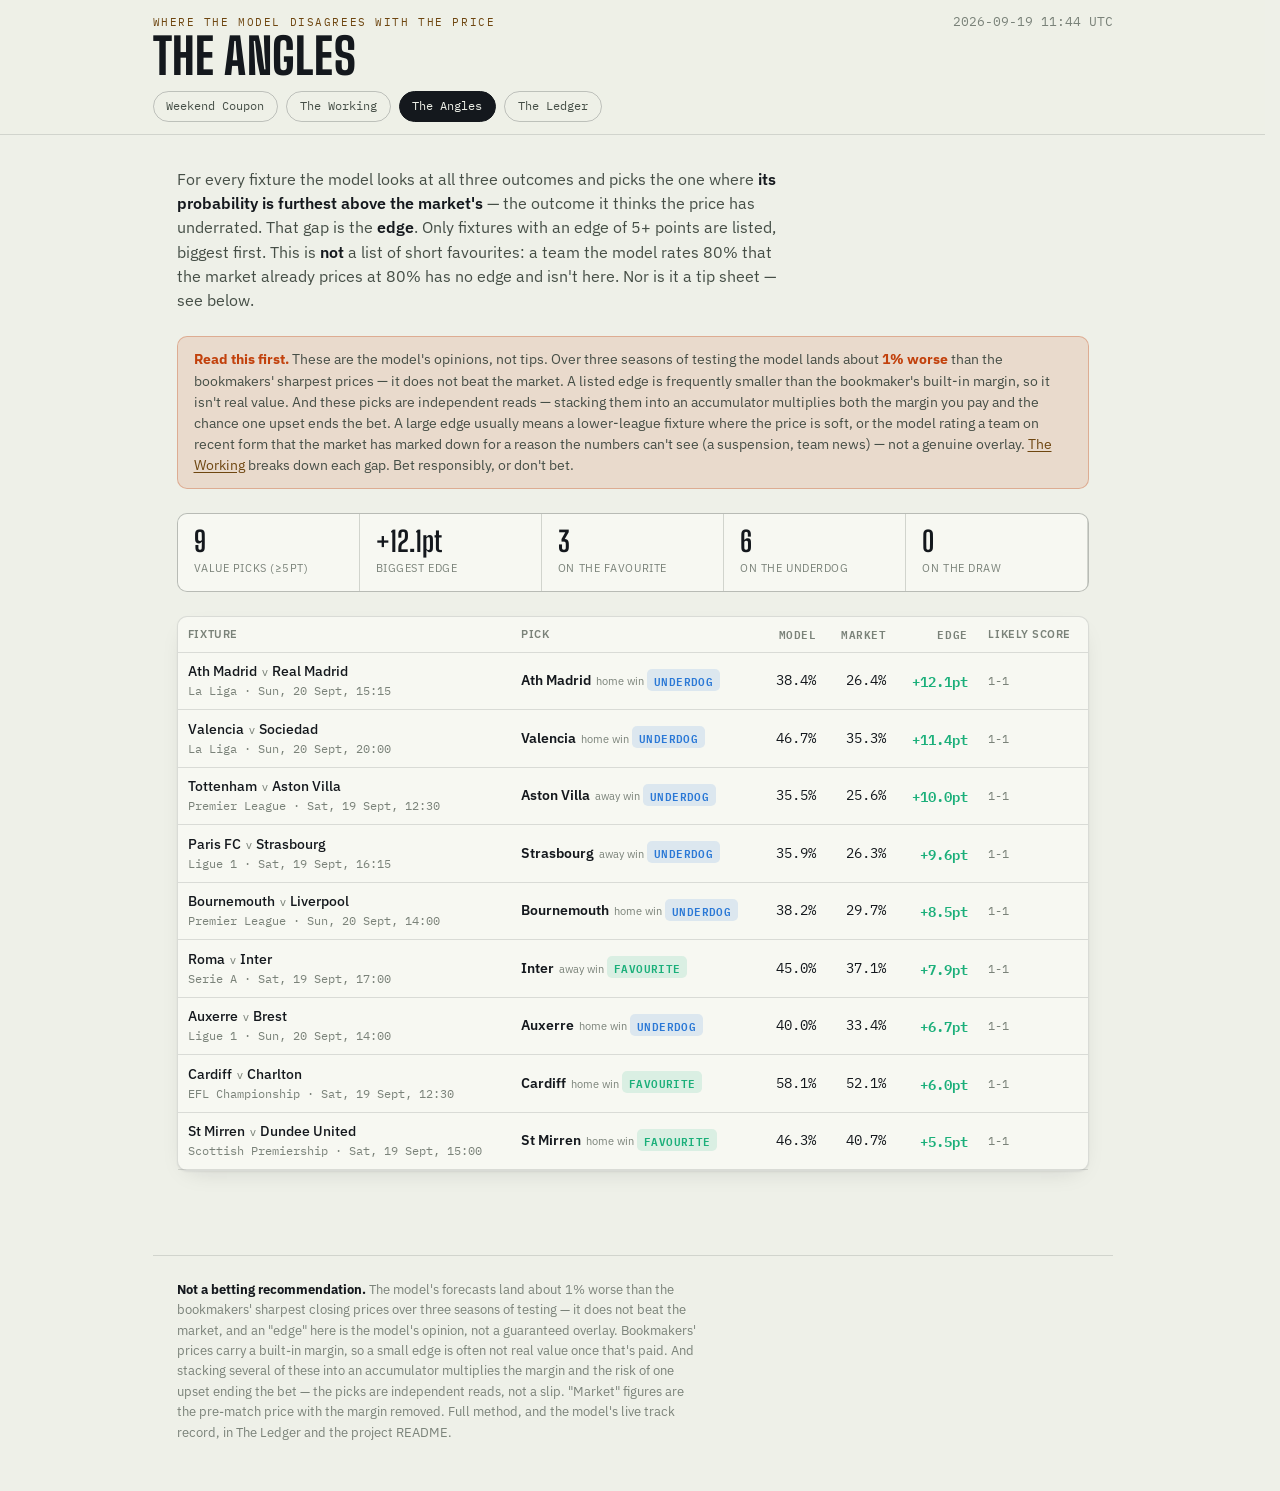
==== commit 159a8df7: "Auto-update weekend pages [skip ci]" ====
--- a/docs/angles.html
+++ b/docs/angles.html
@@ -374,7 +374,7 @@
       <p class="eyebrow">Where the model disagrees with the price</p>
       <h1>The Angles</h1>
     </div>
-    <div class="generated">2026-09-15 13:00 UTC</div>
+    <div class="generated">2026-09-19 11:44 UTC</div>
   </div>
   <nav class="site" aria-label="Pages">
     <a href="./index.html">Weekend Coupon</a>
@@ -440,7 +440,7 @@
 </footer>
 
 <script>
-  const DATA = [{"league":"La Liga","date":"2026-09-15T18:00","home":"Vallecano","away":"Espanol","pick":"Vallecano","side":"home","category":"favourite","model":55.5,"market":41.0,"edge":14.5,"modelProbs":[55.5,24.3,20.2],"marketProbs":[41.0,28.6,30.4],"likelyScore":"1-0"},{"league":"La Liga","date":"2026-09-16T20:30","home":"Levante","away":"Ath Bilbao","pick":"Levante","side":"home","category":"underdog","model":38.9,"market":27.9,"edge":11.1,"modelProbs":[38.9,26.8,34.3],"marketProbs":[27.9,27.1,45.1],"likelyScore":"1-1"},{"league":"Scottish Premiership","date":"2026-09-15T19:45","home":"Motherwell","away":"Aberdeen","pick":"Motherwell","side":"home","category":"favourite","model":60.5,"market":51.8,"edge":8.6,"modelProbs":[60.5,22.7,16.8],"marketProbs":[51.8,24.4,23.8],"likelyScore":"1-0"},{"league":"Scottish Premiership","date":"2026-09-15T19:45","home":"Falkirk","away":"Hearts","pick":"Hearts","side":"away","category":"favourite","model":54.9,"market":49.8,"edge":5.0,"modelProbs":[19.1,26.1,54.9],"marketProbs":[24.4,25.8,49.8],"likelyScore":"0-1"}];
+  const DATA = [{"league":"La Liga","date":"2026-09-20T15:15","home":"Ath Madrid","away":"Real Madrid","pick":"Ath Madrid","side":"home","category":"underdog","model":38.4,"market":26.4,"edge":12.1,"modelProbs":[38.4,25.2,36.4],"marketProbs":[26.4,25.0,48.7],"likelyScore":"1-1"},{"league":"La Liga","date":"2026-09-20T20:00","home":"Valencia","away":"Sociedad","pick":"Valencia","side":"home","category":"underdog","model":46.7,"market":35.3,"edge":11.4,"modelProbs":[46.7,26.2,27.1],"marketProbs":[35.3,28.0,36.7],"likelyScore":"1-1"},{"league":"Premier League","date":"2026-09-19T12:30","home":"Tottenham","away":"Aston Villa","pick":"Aston Villa","side":"away","category":"underdog","model":35.5,"market":25.6,"edge":10.0,"modelProbs":[35.3,29.1,35.5],"marketProbs":[47.3,27.1,25.6],"likelyScore":"1-1"},{"league":"Ligue 1","date":"2026-09-19T16:15","home":"Paris FC","away":"Strasbourg","pick":"Strasbourg","side":"away","category":"underdog","model":35.9,"market":26.3,"edge":9.6,"modelProbs":[38.6,25.6,35.9],"marketProbs":[48.5,25.2,26.3],"likelyScore":"1-1"},{"league":"Premier League","date":"2026-09-20T14:00","home":"Bournemouth","away":"Liverpool","pick":"Bournemouth","side":"home","category":"underdog","model":38.2,"market":29.7,"edge":8.5,"modelProbs":[38.2,25.9,35.9],"marketProbs":[29.7,25.0,45.3],"likelyScore":"1-1"},{"league":"Serie A","date":"2026-09-19T17:00","home":"Roma","away":"Inter","pick":"Inter","side":"away","category":"favourite","model":45.0,"market":37.1,"edge":7.9,"modelProbs":[28.6,26.4,45.0],"marketProbs":[35.1,27.8,37.1],"likelyScore":"1-1"},{"league":"Ligue 1","date":"2026-09-20T14:00","home":"Auxerre","away":"Brest","pick":"Auxerre","side":"home","category":"underdog","model":40.0,"market":33.4,"edge":6.7,"modelProbs":[40.0,27.7,32.2],"marketProbs":[33.4,27.4,39.2],"likelyScore":"1-1"},{"league":"EFL Championship","date":"2026-09-19T12:30","home":"Cardiff","away":"Charlton","pick":"Cardiff","side":"home","category":"favourite","model":58.1,"market":52.1,"edge":6.0,"modelProbs":[58.1,22.1,19.8],"marketProbs":[52.1,24.6,23.3],"likelyScore":"1-1"},{"league":"Scottish Premiership","date":"2026-09-19T15:00","home":"St Mirren","away":"Dundee United","pick":"St Mirren","side":"home","category":"favourite","model":46.3,"market":40.7,"edge":5.5,"modelProbs":[46.3,25.9,27.8],"marketProbs":[40.7,26.0,33.2],"likelyScore":"1-1"}];
 
   const esc = s => String(s == null ? '' : s).replace(/[&<>"]/g, c => ({ '&': '&amp;', '<': '&lt;', '>': '&gt;', '"': '&quot;' }[c]));
   const fmtDate = iso => new Date(iso).toLocaleString('en-GB',
